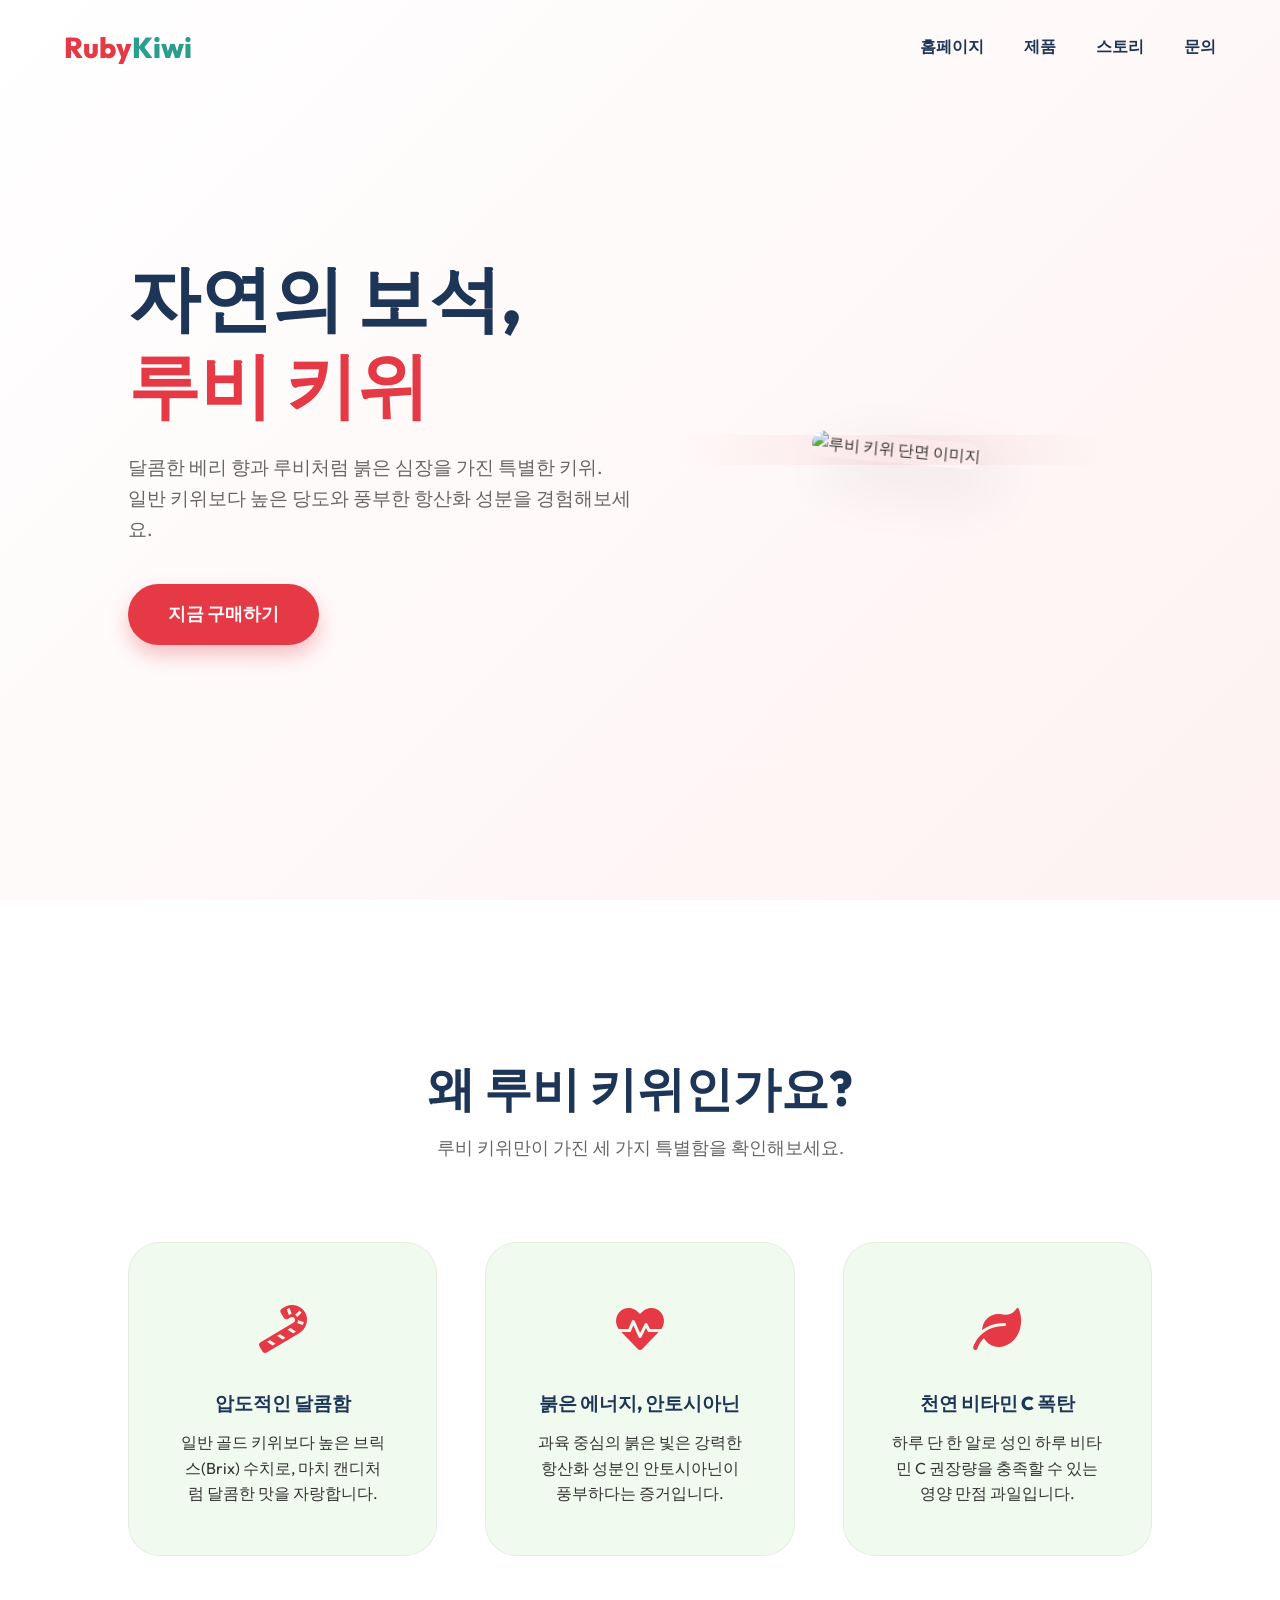
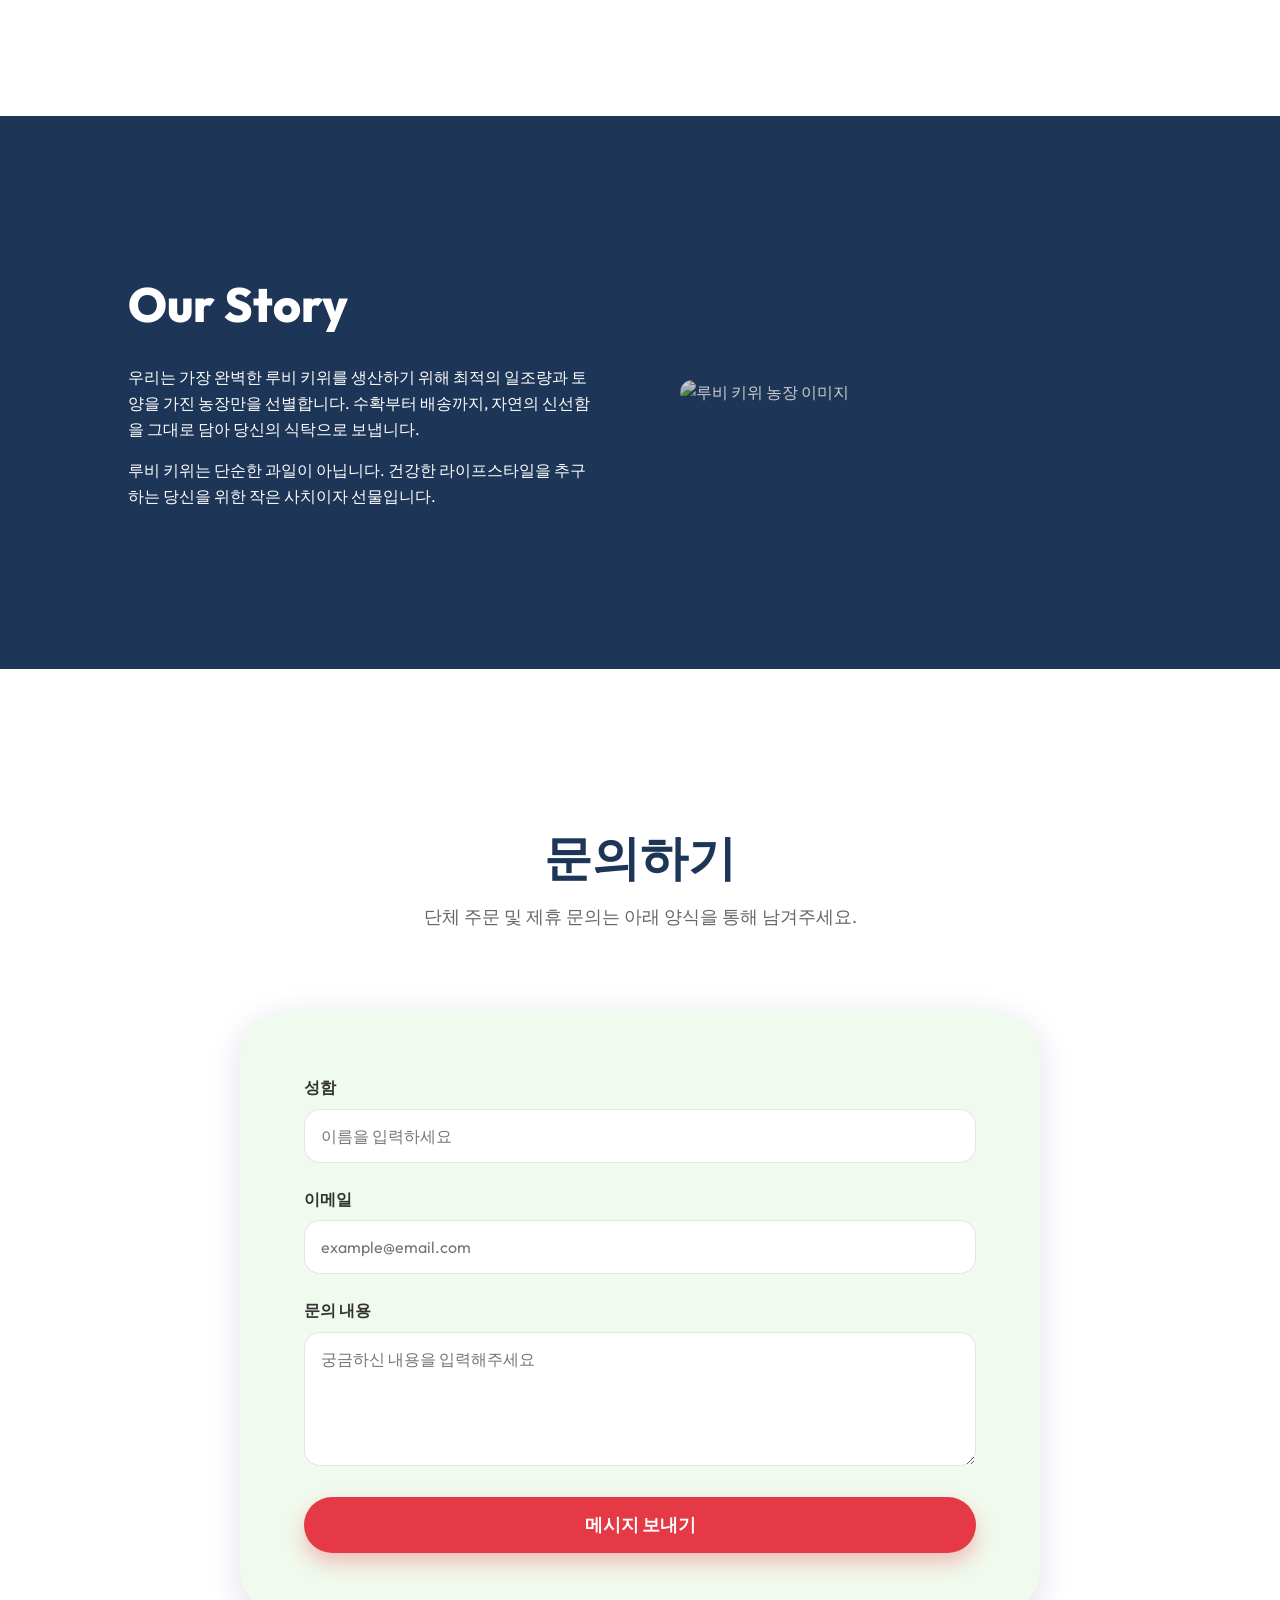
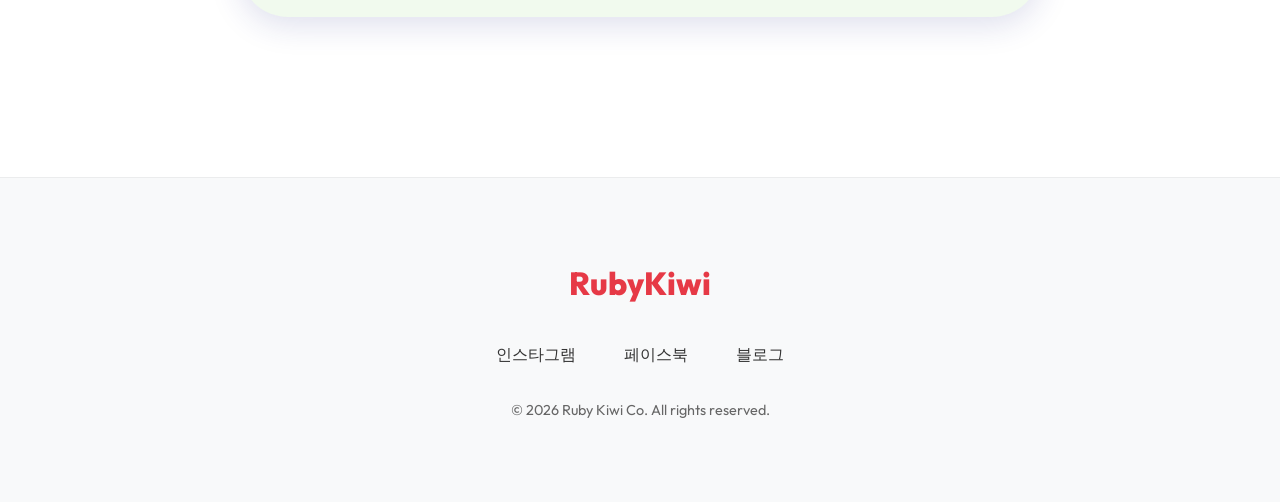
==== index.html @ 98aa389d "Add files via upload" ====
<!DOCTYPE html>
<html lang="ko">
<head>
    <meta charset="UTF-8">
    <meta name="viewport" content="width=device-width, initial-scale=1.0">
    <title>루비 키위 - 자연이 선사하는 붉은 보석</title>
    <meta name="description" content="달콤한 베리 향과 루비처럼 붉은 과육, 영양 가득한 프리미엄 루비 키위를 만나보세요.">
    <link rel="stylesheet" href="style.css">
    <link rel="stylesheet" href="https://cdnjs.cloudflare.com/ajax/libs/font-awesome/6.0.0/css/all.min.css">
</head>
<body>
    <!-- Header -->
    <header id="header">
        <a href="#" class="logo">Ruby<span>Kiwi</span></a>
        <nav>
            <ul>
                <li><a href="#home">홈페이지</a></li>
                <li><a href="#products">제품</a></li>
                <li><a href="#story">스토리</a></li>
                <li><a href="#contact">문의</a></li>
            </ul>
        </nav>
    </header>

    <!-- Hero Section -->
    <section class="hero" id="home">
        <div class="hero-content">
            <h1>자연의 보석,<br><span>루비 키위</span></h1>
            <p>달콤한 베리 향과 루비처럼 붉은 심장을 가진 특별한 키위. <br>일반 키위보다 높은 당도와 풍부한 항산화 성분을 경험해보세요.</p>
            <a href="#products" class="btn">지금 구매하기</a>
        </div>
        <div class="hero-image">
            <img src="assets/hero.png" alt="루비 키위 단면 이미지">
        </div>
    </section>

    <!-- Features Section -->
    <section class="features" id="products">
        <div class="section-title">
            <h2>왜 루비 키위인가요?</h2>
            <p>루비 키위만이 가진 세 가지 특별함을 확인해보세요.</p>
        </div>
        <div class="features-grid">
            <div class="feature-card">
                <div class="feature-icon"><i class="fas fa-candy-cane"></i></div>
                <h3>압도적인 달콤함</h3>
                <p>일반 골드 키위보다 높은 브릭스(Brix) 수치로, 마치 캔디처럼 달콤한 맛을 자랑합니다.</p>
            </div>
            <div class="feature-card">
                <div class="feature-icon"><i class="fas fa-heartbeat"></i></div>
                <h3>붉은 에너지, 안토시아닌</h3>
                <p>과육 중심의 붉은 빛은 강력한 항산화 성분인 안토시아닌이 풍부하다는 증거입니다.</p>
            </div>
            <div class="feature-card">
                <div class="feature-icon"><i class="fas fa-leaf"></i></div>
                <h3>천연 비타민 C 폭탄</h3>
                <p>하루 단 한 알로 성인 하루 비타민 C 권장량을 충족할 수 있는 영양 만점 과일입니다.</p>
            </div>
        </div>
    </section>

    <!-- Story Section -->
    <section class="story" id="story">
        <div class="story-content">
            <h2>Our Story</h2>
            <p>우리는 가장 완벽한 루비 키위를 생산하기 위해 최적의 일조량과 토양을 가진 농장만을 선별합니다. 수확부터 배송까지, 자연의 신선함을 그대로 담아 당신의 식탁으로 보냅니다.</p>
            <p style="margin-top: 1rem;">루비 키위는 단순한 과일이 아닙니다. 건강한 라이프스타일을 추구하는 당신을 위한 작은 사치이자 선물입니다.</p>
        </div>
        <div class="story-image">
            <img src="assets/hero.png" alt="루비 키위 농장 이미지" style="filter: brightness(0.8);">
        </div>
    </section>

    <!-- Contact Section -->
    <section class="contact" id="contact">
        <div class="section-title">
            <h2>문의하기</h2>
            <p>단체 주문 및 제휴 문의는 아래 양식을 통해 남겨주세요.</p>
        </div>
        <div class="contact-container">
            <form>
                <div class="form-group">
                    <label for="name">성함</label>
                    <input type="text" id="name" placeholder="이름을 입력하세요">
                </div>
                <div class="form-group">
                    <label for="email">이메일</label>
                    <input type="email" id="email" placeholder="example@email.com">
                </div>
                <div class="form-group">
                    <label for="message">문의 내용</label>
                    <textarea id="message" rows="5" placeholder="궁금하신 내용을 입력해주세요"></textarea>
                </div>
                <button type="submit" class="btn" style="width: 100%; border: none; cursor: pointer;">메시지 보내기</button>
            </form>
        </div>
    </section>

    <!-- Footer -->
    <footer>
        <div class="footer-logo">Ruby<span>Kiwi</span></div>
        <div class="footer-links">
            <a href="#">인스타그램</a>
            <a href="#">페이스북</a>
            <a href="#">블로그</a>
        </div>
        <p class="copyright">&copy; 2026 Ruby Kiwi Co. All rights reserved.</p>
    </footer>

    <script>
        // Header scroll effect
        window.addEventListener('scroll', () => {
            const header = document.getElementById('header');
            if (window.scrollY > 50) {
                header.classList.add('scrolled');
            } else {
                header.classList.remove('scrolled');
            }
        });

        // Smooth scroll for navigation
        document.querySelectorAll('a[href^="#"]').forEach(anchor => {
            anchor.addEventListener('click', function (e) {
                e.preventDefault();
                document.querySelector(this.getAttribute('href')).scrollIntoView({
                    behavior: 'smooth'
                });
            });
        });
    </script>
</body>
</html>
---- style.css ----
@import url('https://fonts.googleapis.com/css2?family=Outfit:wght@300;400;600;800&display=swap');

:root {
    --primary: #E63946; /* Ruby Red */
    --primary-light: #F1A7B1;
    --secondary: #F1FAEE; /* Soft White */
    --accent: #FFB703; /* Gold/Yellow */
    --dark: #1D3557; /* Deep Blue/Charcoal */
    --green: #2A9D8F; /* Kiwi Skin/Leaf Green */
    --text: #333333;
    --text-light: #666666;
    --glass: rgba(255, 255, 255, 0.15);
    --glass-border: rgba(255, 255, 255, 0.2);
    --shadow: 0 8px 32px 0 rgba(31, 38, 135, 0.15);
    --transition: all 0.4s cubic-bezier(0.165, 0.84, 0.44, 1);
}

* {
    margin: 0;
    padding: 0;
    box-sizing: border-box;
    font-family: 'Outfit', sans-serif;
}

body {
    background-color: var(--secondary);
    color: var(--text);
    line-height: 1.6;
    overflow-x: hidden;
}

/* Typography */
h1, h2, h3 {
    font-weight: 800;
    line-height: 1.2;
    color: var(--dark);
}

a {
    text-decoration: none;
    color: inherit;
    transition: var(--transition);
}

ul {
    list-style: none;
}

/* Header & Nav */
header {
    position: fixed;
    top: 0;
    width: 100%;
    z-index: 1000;
    padding: 1.5rem 5%;
    display: flex;
    justify-content: space-between;
    align-items: center;
    transition: var(--transition);
}

header.scrolled {
    padding: 1rem 5%;
    background: rgba(255, 255, 255, 0.8);
    backdrop-filter: blur(10px);
    box-shadow: var(--shadow);
}

.logo {
    font-size: 1.8rem;
    font-weight: 800;
    color: var(--primary);
}

.logo span {
    color: var(--green);
}

nav ul {
    display: flex;
    gap: 2.5rem;
}

nav ul li a {
    font-weight: 600;
    font-size: 1rem;
    color: var(--dark);
    position: relative;
}

nav ul li a::after {
    content: '';
    position: absolute;
    bottom: -5px;
    left: 0;
    width: 0;
    height: 2px;
    background: var(--primary);
    transition: var(--transition);
}

nav ul li a:hover::after {
    width: 100%;
}

/* Hero Section */
.hero {
    height: 100vh;
    display: flex;
    align-items: center;
    padding: 0 10%;
    position: relative;
    overflow: hidden;
    background: linear-gradient(135deg, #fff 0%, #fef2f2 100%);
}

.hero-content {
    flex: 1;
    z-index: 2;
    max-width: 600px;
}

.hero-content h1 {
    font-size: 4.5rem;
    margin-bottom: 1.5rem;
    color: var(--dark);
    animation: fadeInUp 1s ease forwards;
}

.hero-content h1 span {
    color: var(--primary);
    position: relative;
}

.hero-content p {
    font-size: 1.2rem;
    color: var(--text-light);
    margin-bottom: 2.5rem;
    animation: fadeInUp 1s ease 0.2s forwards;
    opacity: 0;
}

.hero-image {
    flex: 1;
    display: flex;
    justify-content: center;
    align-items: center;
    position: relative;
    animation: fadeInRight 1.2s ease forwards;
}

.hero-image img {
    max-width: 100%;
    height: auto;
    border-radius: 2rem;
    box-shadow: 20px 20px 60px rgba(0,0,0,0.1);
    transform: rotate(5deg);
    transition: var(--transition);
}

.hero-image img:hover {
    transform: rotate(0deg) scale(1.05);
}

.hero-image::before {
    content: '';
    position: absolute;
    width: 120%;
    height: 120%;
    background: radial-gradient(circle, var(--primary-light) 0%, transparent 70%);
    opacity: 0.2;
    z-index: -1;
}

.btn {
    display: inline-block;
    padding: 1rem 2.5rem;
    background: var(--primary);
    color: white;
    border-radius: 50px;
    font-weight: 700;
    font-size: 1.1rem;
    box-shadow: 0 10px 20px rgba(230, 57, 70, 0.3);
    transition: var(--transition);
}

.btn:hover {
    transform: translateY(-5px);
    box-shadow: 0 15px 30px rgba(230, 57, 70, 0.4);
}

/* Features Section */
.features {
    padding: 10rem 10%;
    background: white;
}

.section-title {
    text-align: center;
    margin-bottom: 5rem;
}

.section-title h2 {
    font-size: 3rem;
    margin-bottom: 1rem;
}

.section-title p {
    color: var(--text-light);
    font-size: 1.1rem;
}

.features-grid {
    display: grid;
    grid-template-columns: repeat(auto-fit, minmax(300px, 1fr));
    gap: 3rem;
}

.feature-card {
    padding: 3rem;
    background: var(--secondary);
    border-radius: 2rem;
    text-align: center;
    transition: var(--transition);
    border: 1px solid rgba(0,0,0,0.05);
}

.feature-card:hover {
    transform: translateY(-15px);
    background: white;
    box-shadow: var(--shadow);
}

.feature-icon {
    font-size: 3rem;
    margin-bottom: 1.5rem;
    color: var(--primary);
}

.feature-card h3 {
    margin-bottom: 1rem;
}

/* Story Section */
.story {
    padding: 10rem 10%;
    display: flex;
    align-items: center;
    gap: 5rem;
    background: var(--dark);
    color: white;
}

.story h2 {
    color: white;
    margin-bottom: 2rem;
    font-size: 3rem;
}

.story-content {
    flex: 1;
}

.story-image {
    flex: 1;
    position: relative;
}

.story-image img {
    width: 100%;
    border-radius: 2rem;
}

/* Contact Section */
.contact {
    padding: 10rem 10%;
    background: white;
}

.contact-container {
    max-width: 800px;
    margin: 0 auto;
    background: var(--secondary);
    padding: 4rem;
    border-radius: 3rem;
    box-shadow: var(--shadow);
}

.form-group {
    margin-bottom: 1.5rem;
}

.form-group label {
    display: block;
    margin-bottom: 0.5rem;
    font-weight: 600;
}

.form-group input, .form-group textarea {
    width: 100%;
    padding: 1rem;
    border: 1px solid rgba(0,0,0,0.1);
    border-radius: 1rem;
    font-size: 1rem;
    outline: none;
    transition: var(--transition);
}

.form-group input:focus, .form-group textarea:focus {
    border-color: var(--primary);
}

/* Footer */
footer {
    padding: 5rem 10%;
    background: #f8f9fa;
    text-align: center;
    border-top: 1px solid rgba(0,0,0,0.05);
}

.footer-logo {
    font-size: 2rem;
    font-weight: 800;
    color: var(--primary);
    margin-bottom: 2rem;
}

.footer-links {
    display: flex;
    justify-content: center;
    gap: 3rem;
    margin-bottom: 2rem;
}

.copyright {
    color: var(--text-light);
    font-size: 0.9rem;
}

/* Animations */
@keyframes fadeInUp {
    from {
        opacity: 0;
        transform: translateY(30px);
    }
    to {
        opacity: 1;
        transform: translateY(0);
    }
}

@keyframes fadeInRight {
    from {
        opacity: 0;
        transform: translateX(50px);
    }
    to {
        opacity: 1;
        transform: translateX(0);
    }
}

/* Responsive */
@media (max-width: 992px) {
    .hero {
        flex-direction: column;
        padding-top: 10rem;
        height: auto;
        text-align: center;
    }
    .hero-content {
        margin-bottom: 4rem;
    }
    .hero-content h1 {
        font-size: 3.5rem;
    }
    .story {
        flex-direction: column;
    }
}

@media (max-width: 768px) {
    nav {
        display: none;
    }
    .hero-content h1 {
        font-size: 2.8rem;
    }
}
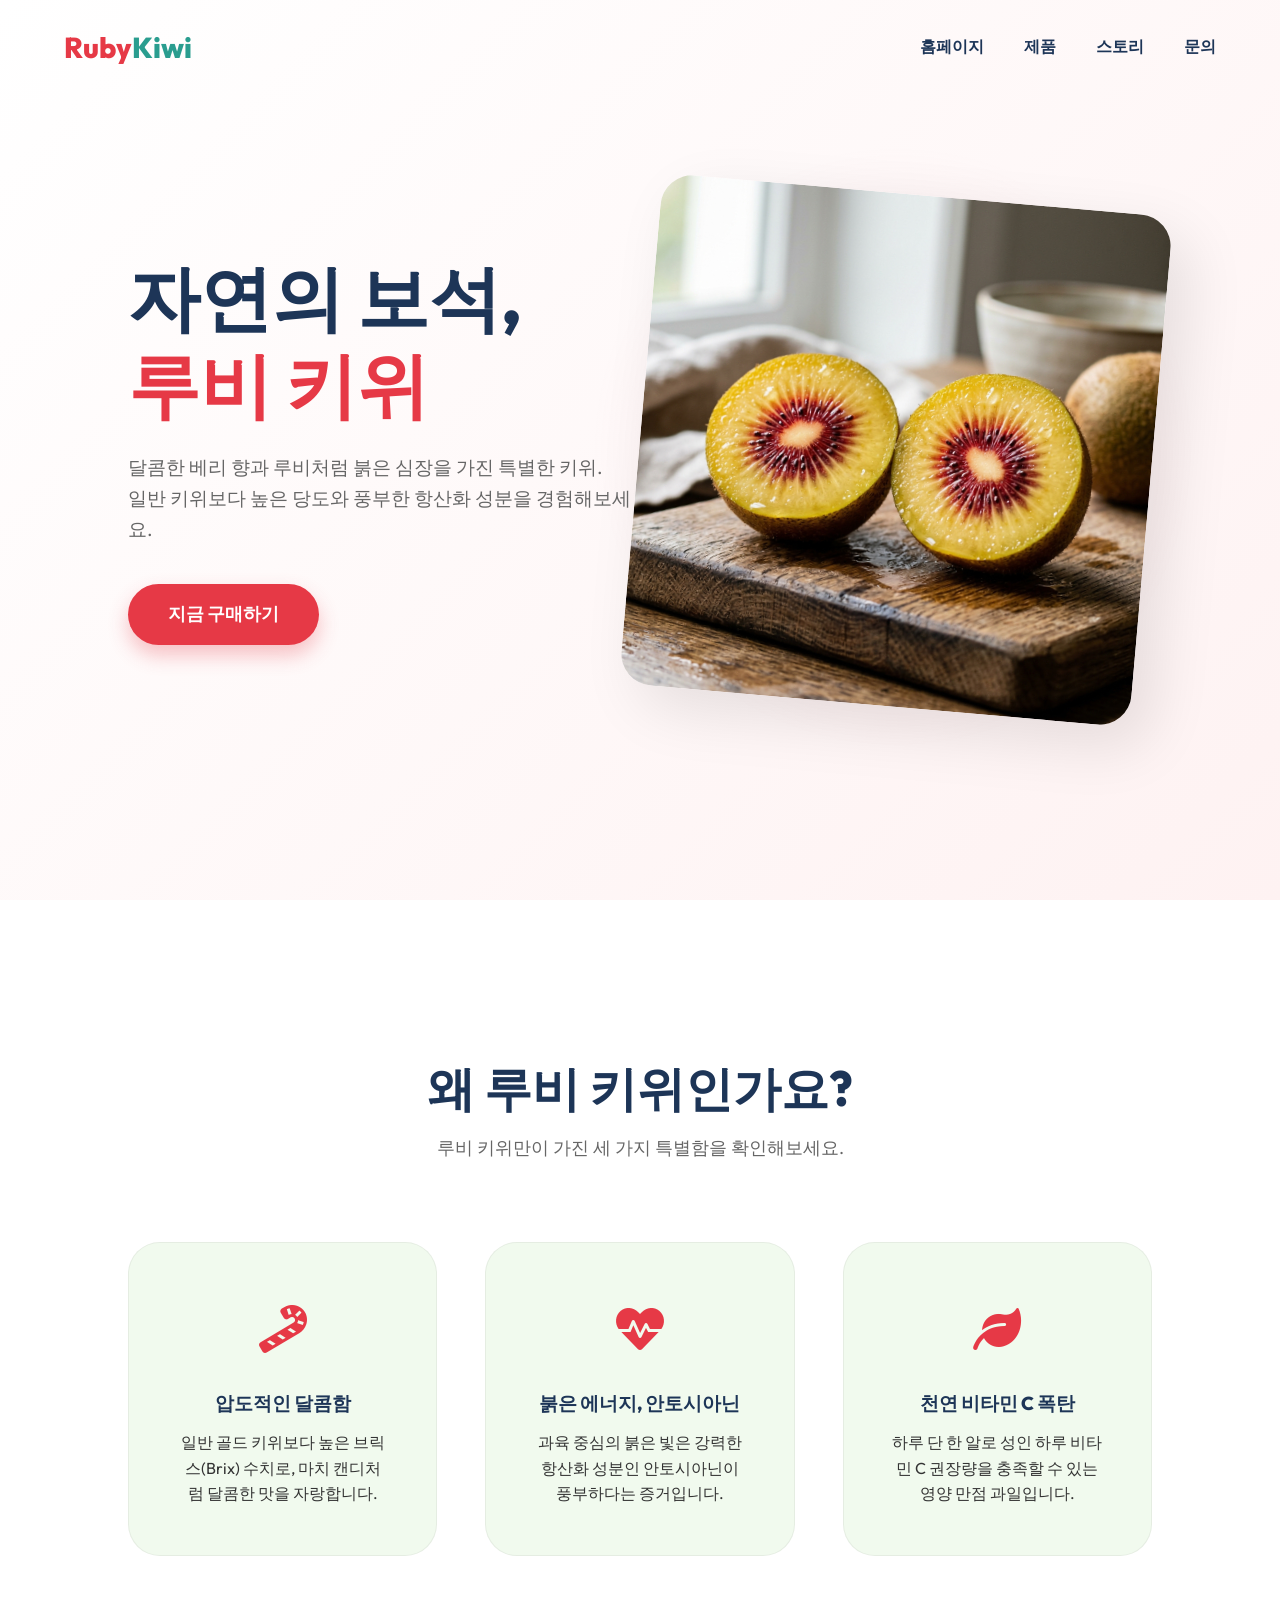
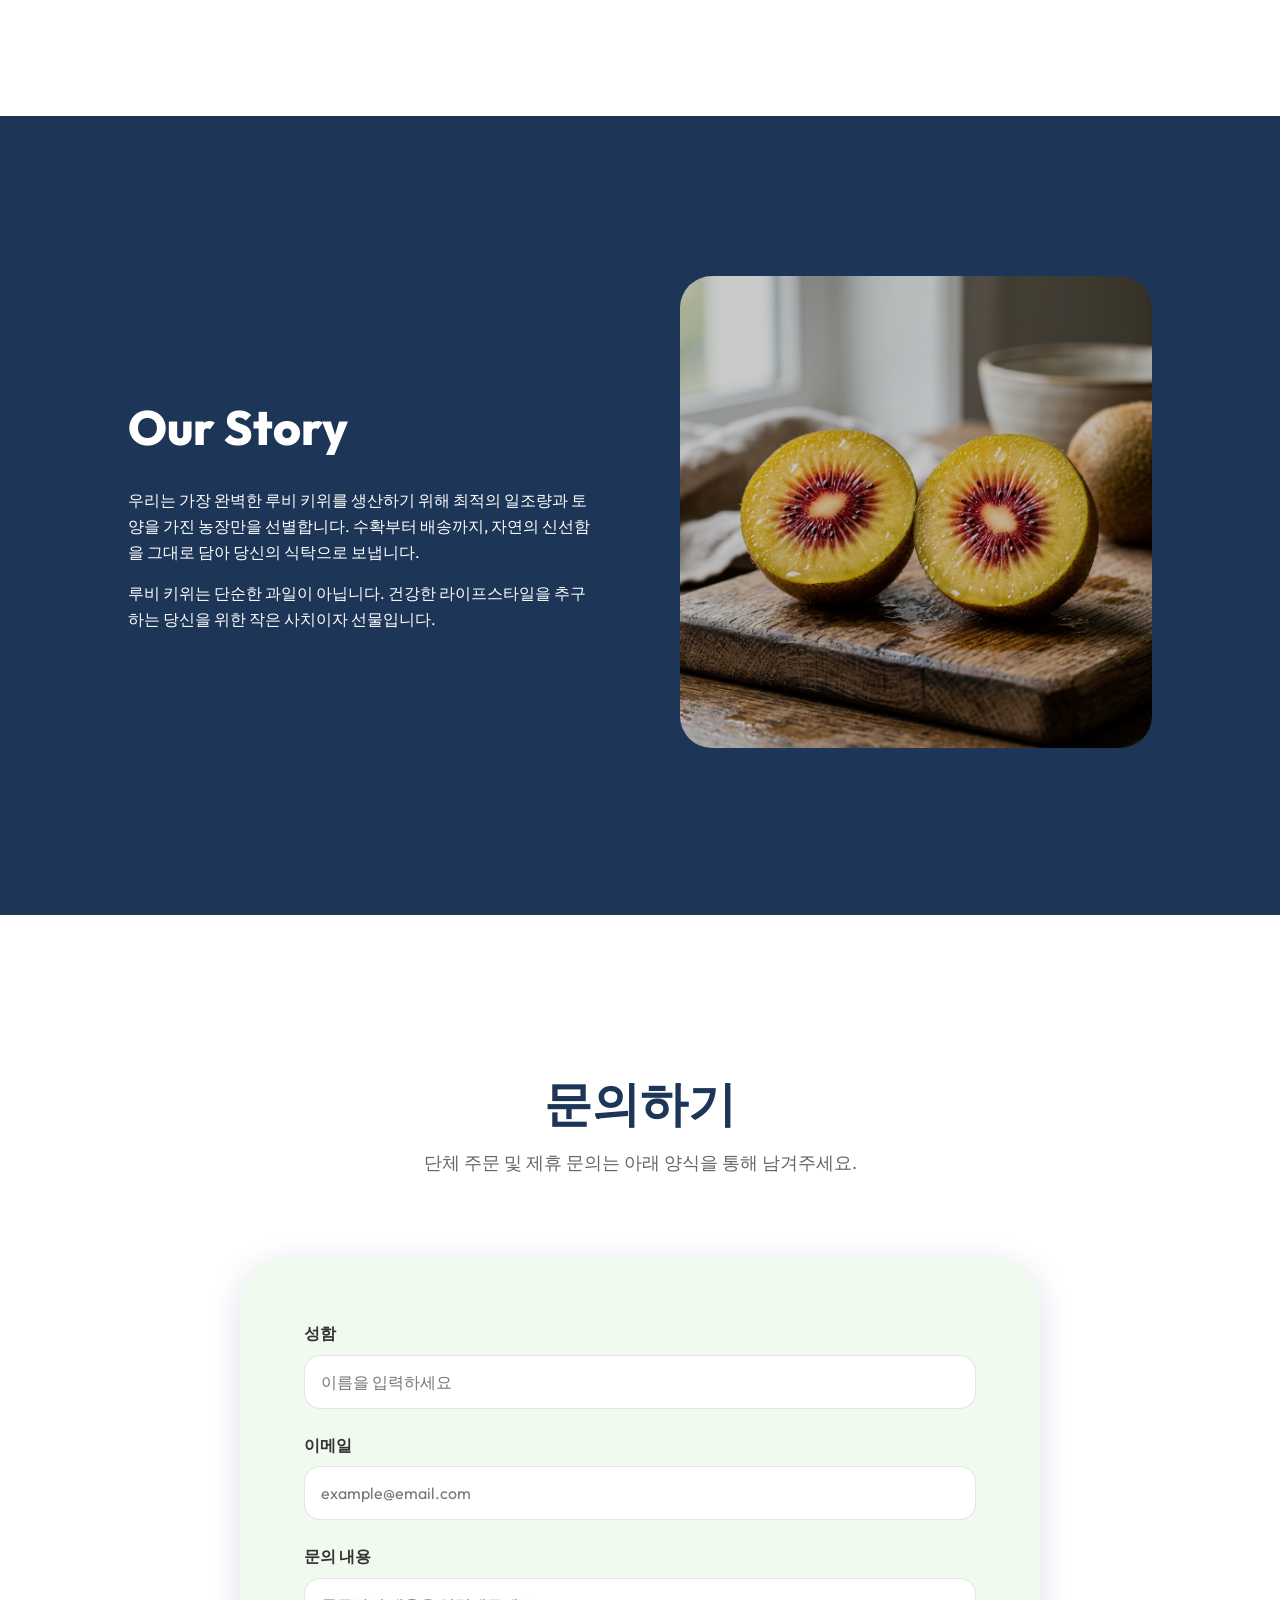
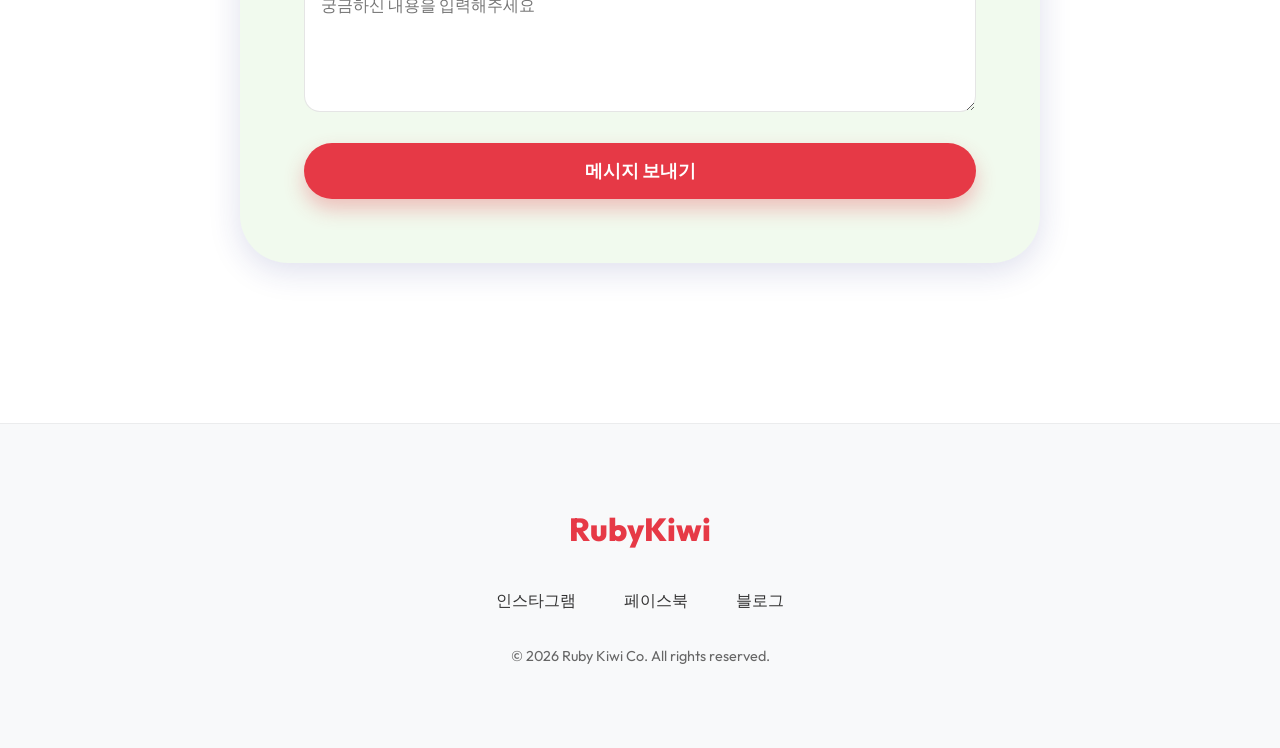
==== commit 25540a1f: "index.html" ====
--- a/index.html
+++ b/index.html
@@ -30,7 +30,7 @@
             <a href="#products" class="btn">지금 구매하기</a>
         </div>
         <div class="hero-image">
-            <img src="assets/hero.png" alt="루비 키위 단면 이미지">
+            <img src="hero.png" alt="루비 키위 단면 이미지">
         </div>
     </section>
 
@@ -67,7 +67,7 @@
             <p style="margin-top: 1rem;">루비 키위는 단순한 과일이 아닙니다. 건강한 라이프스타일을 추구하는 당신을 위한 작은 사치이자 선물입니다.</p>
         </div>
         <div class="story-image">
-            <img src="assets/hero.png" alt="루비 키위 농장 이미지" style="filter: brightness(0.8);">
+            <img src="hero.png" alt="루비 키위 농장 이미지" style="filter: brightness(0.8);">
         </div>
     </section>
 
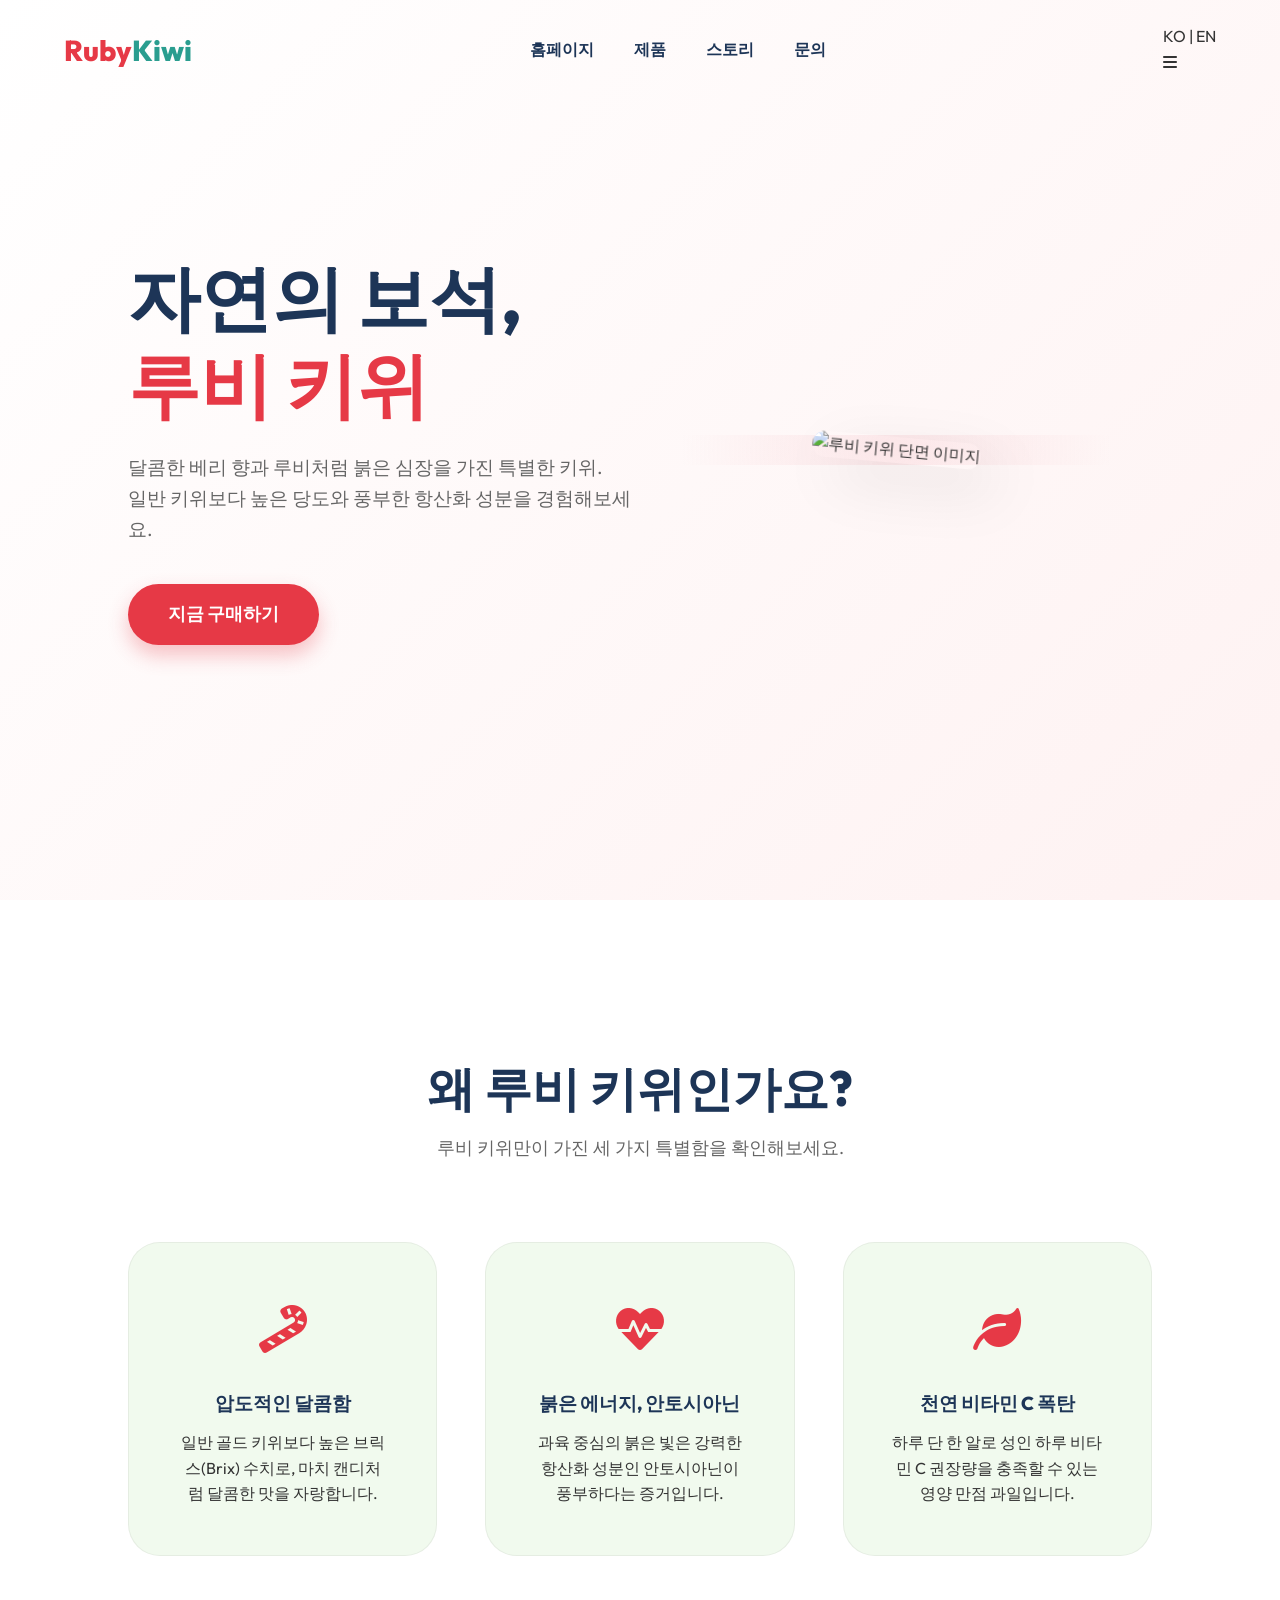
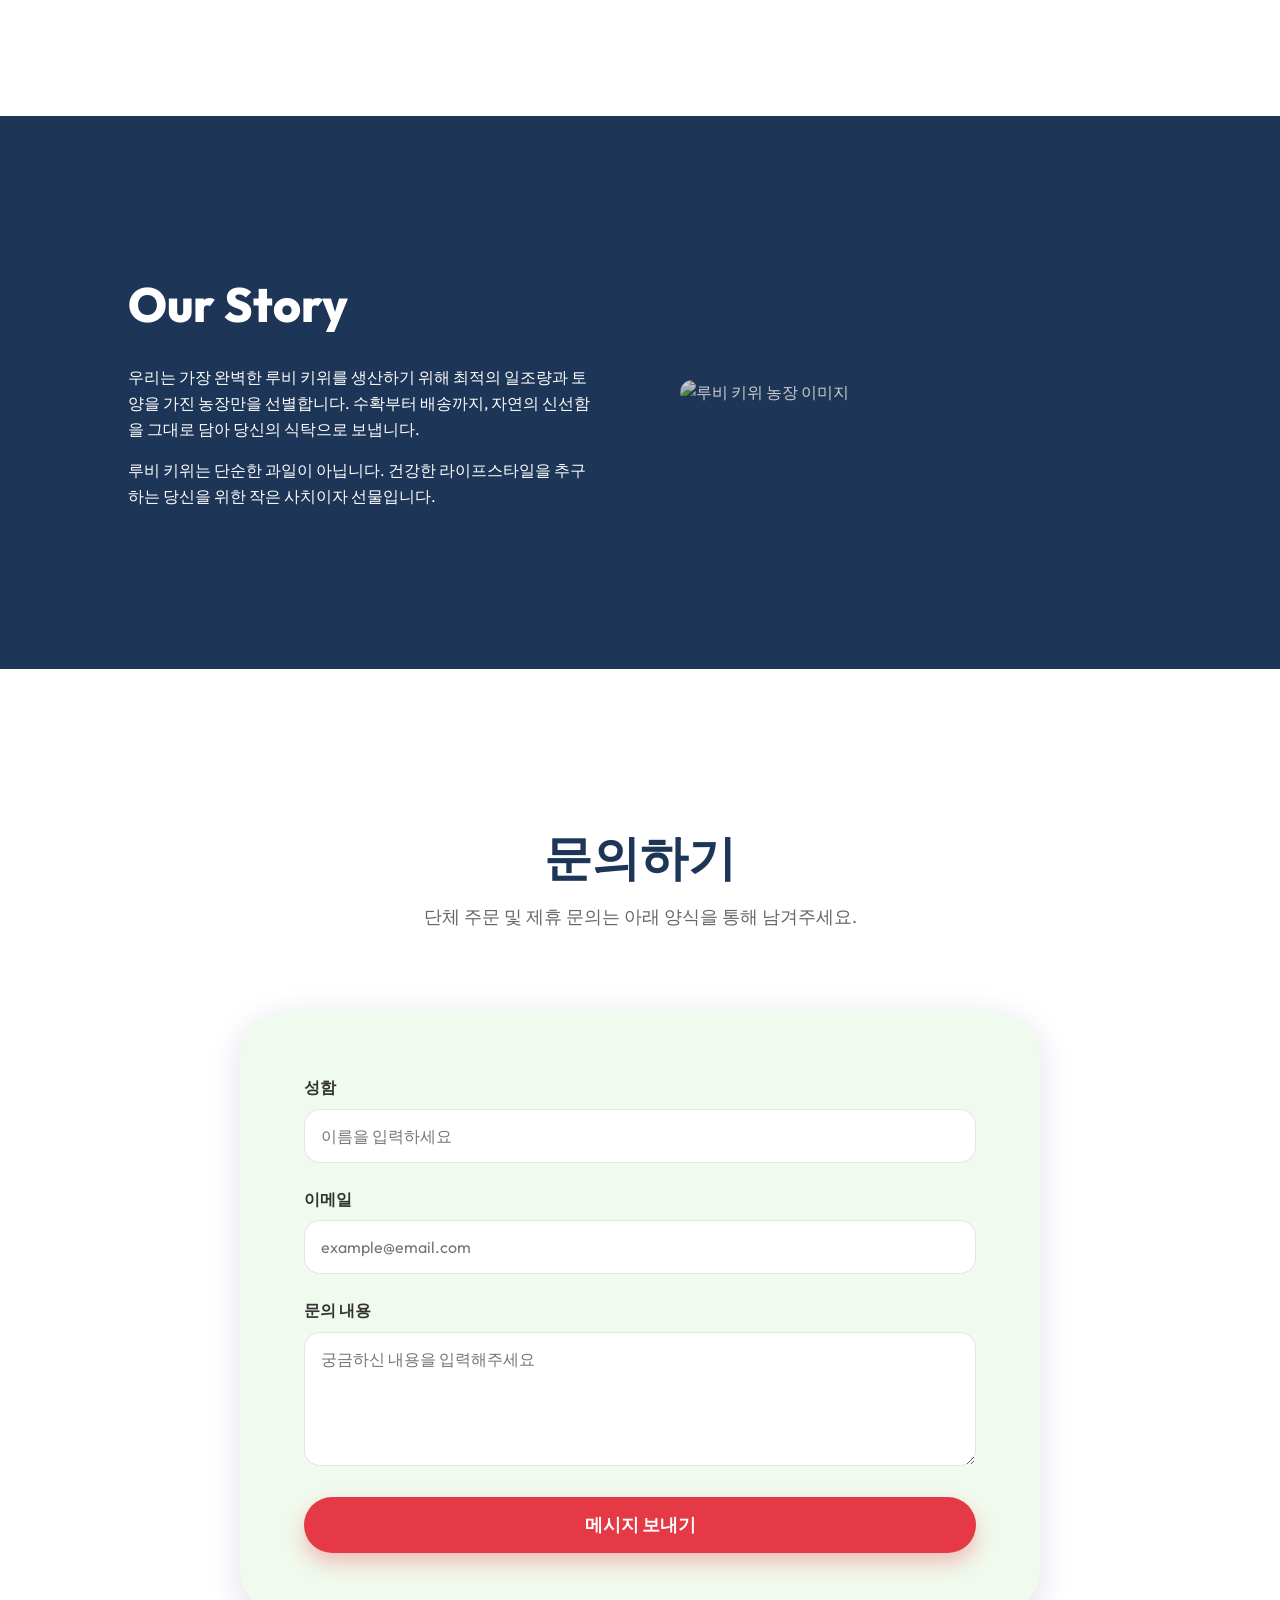
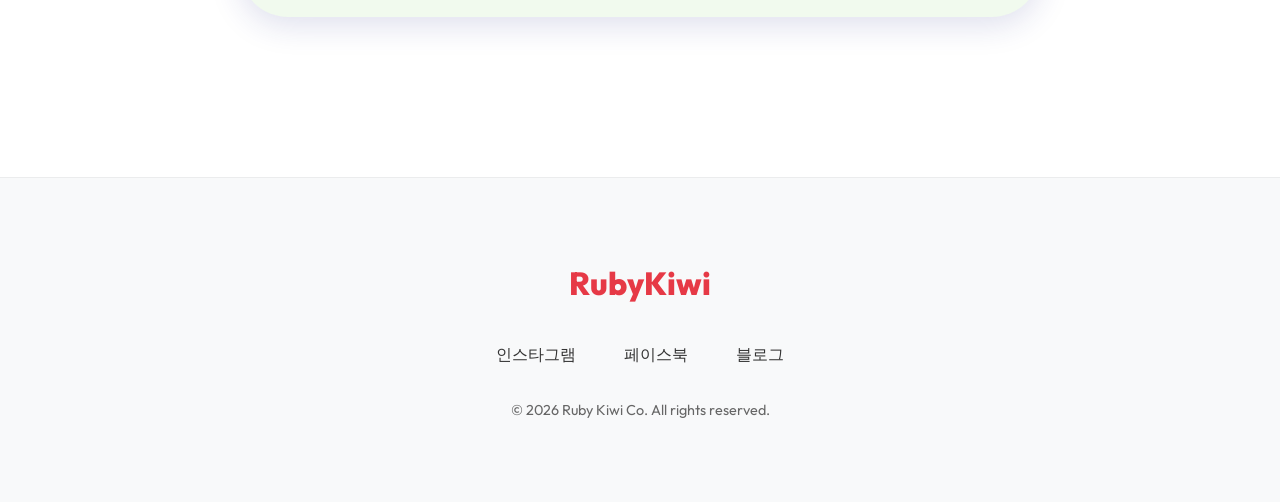
==== commit 20c94667: "index.html" ====
--- a/index.html
+++ b/index.html
@@ -11,8 +11,8 @@
 <body>
     <!-- Header -->
     <header id="header">
-        <a href="#" class="logo">Ruby<span>Kiwi</span></a>
-        <nav>
+        <a href="index.html" class="logo">Ruby<span>Kiwi</span></a>
+        <nav id="nav-menu">
             <ul>
                 <li><a href="#home">홈페이지</a></li>
                 <li><a href="#products">제품</a></li>
@@ -20,6 +20,16 @@
                 <li><a href="#contact">문의</a></li>
             </ul>
         </nav>
+        <div class="header-controls">
+            <div class="lang-switch">
+                <a href="index.html" class="active">KO</a>
+                <span>|</span>
+                <a href="index_en.html">EN</a>
+            </div>
+            <div class="menu-toggle" id="mobile-menu">
+                <i class="fas fa-bars"></i>
+            </div>
+        </div>
     </header>
 
     <!-- Hero Section -->
@@ -30,7 +40,7 @@
             <a href="#products" class="btn">지금 구매하기</a>
         </div>
         <div class="hero-image">
-            <img src="hero.png" alt="루비 키위 단면 이미지">
+            <img src="assets/hero.png" alt="루비 키위 단면 이미지">
         </div>
     </section>
 
@@ -67,7 +77,7 @@
             <p style="margin-top: 1rem;">루비 키위는 단순한 과일이 아닙니다. 건강한 라이프스타일을 추구하는 당신을 위한 작은 사치이자 선물입니다.</p>
         </div>
         <div class="story-image">
-            <img src="hero.png" alt="루비 키위 농장 이미지" style="filter: brightness(0.8);">
+            <img src="assets/hero.png" alt="루비 키위 농장 이미지" style="filter: brightness(0.8);">
         </div>
     </section>
 
@@ -127,6 +137,33 @@
                 });
             });
         });
+        // Mobile Menu Toggle
+        const mobileMenu = document.getElementById('mobile-menu');
+        const navMenu = document.getElementById('nav-menu');
+        
+        if (mobileMenu && navMenu) {
+            mobileMenu.addEventListener('click', () => {
+                navMenu.classList.toggle('active');
+                const icon = mobileMenu.querySelector('i');
+                if (navMenu.classList.contains('active')) {
+                    icon.classList.remove('fa-bars');
+                    icon.classList.add('fa-times');
+                } else {
+                    icon.classList.remove('fa-times');
+                    icon.classList.add('fa-bars');
+                }
+            });
+
+            // Close mobile menu when a link is clicked
+            document.querySelectorAll('#nav-menu ul li a').forEach(link => {
+                link.addEventListener('click', () => {
+                    navMenu.classList.remove('active');
+                    const icon = mobileMenu.querySelector('i');
+                    icon.classList.remove('fa-times');
+                    icon.classList.add('fa-bars');
+                });
+            });
+        }
     </script>
 </body>
 </html>
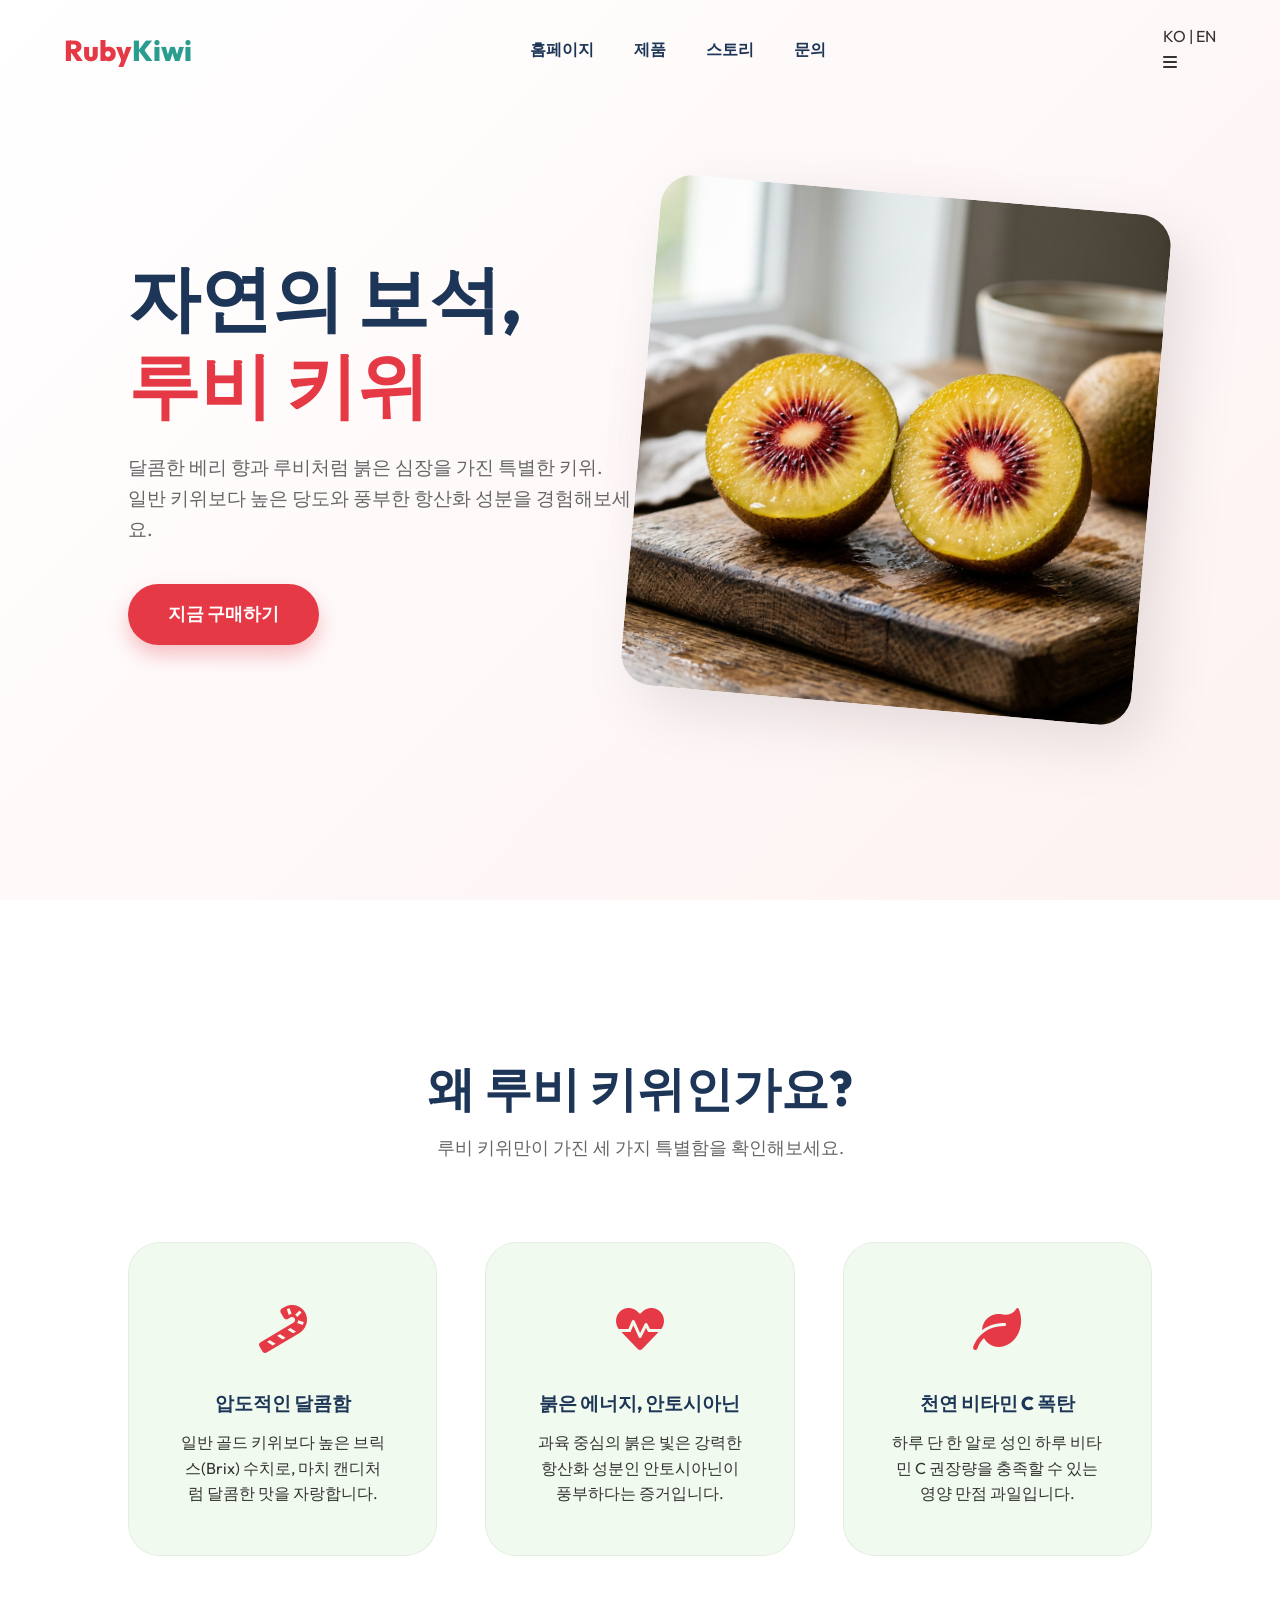
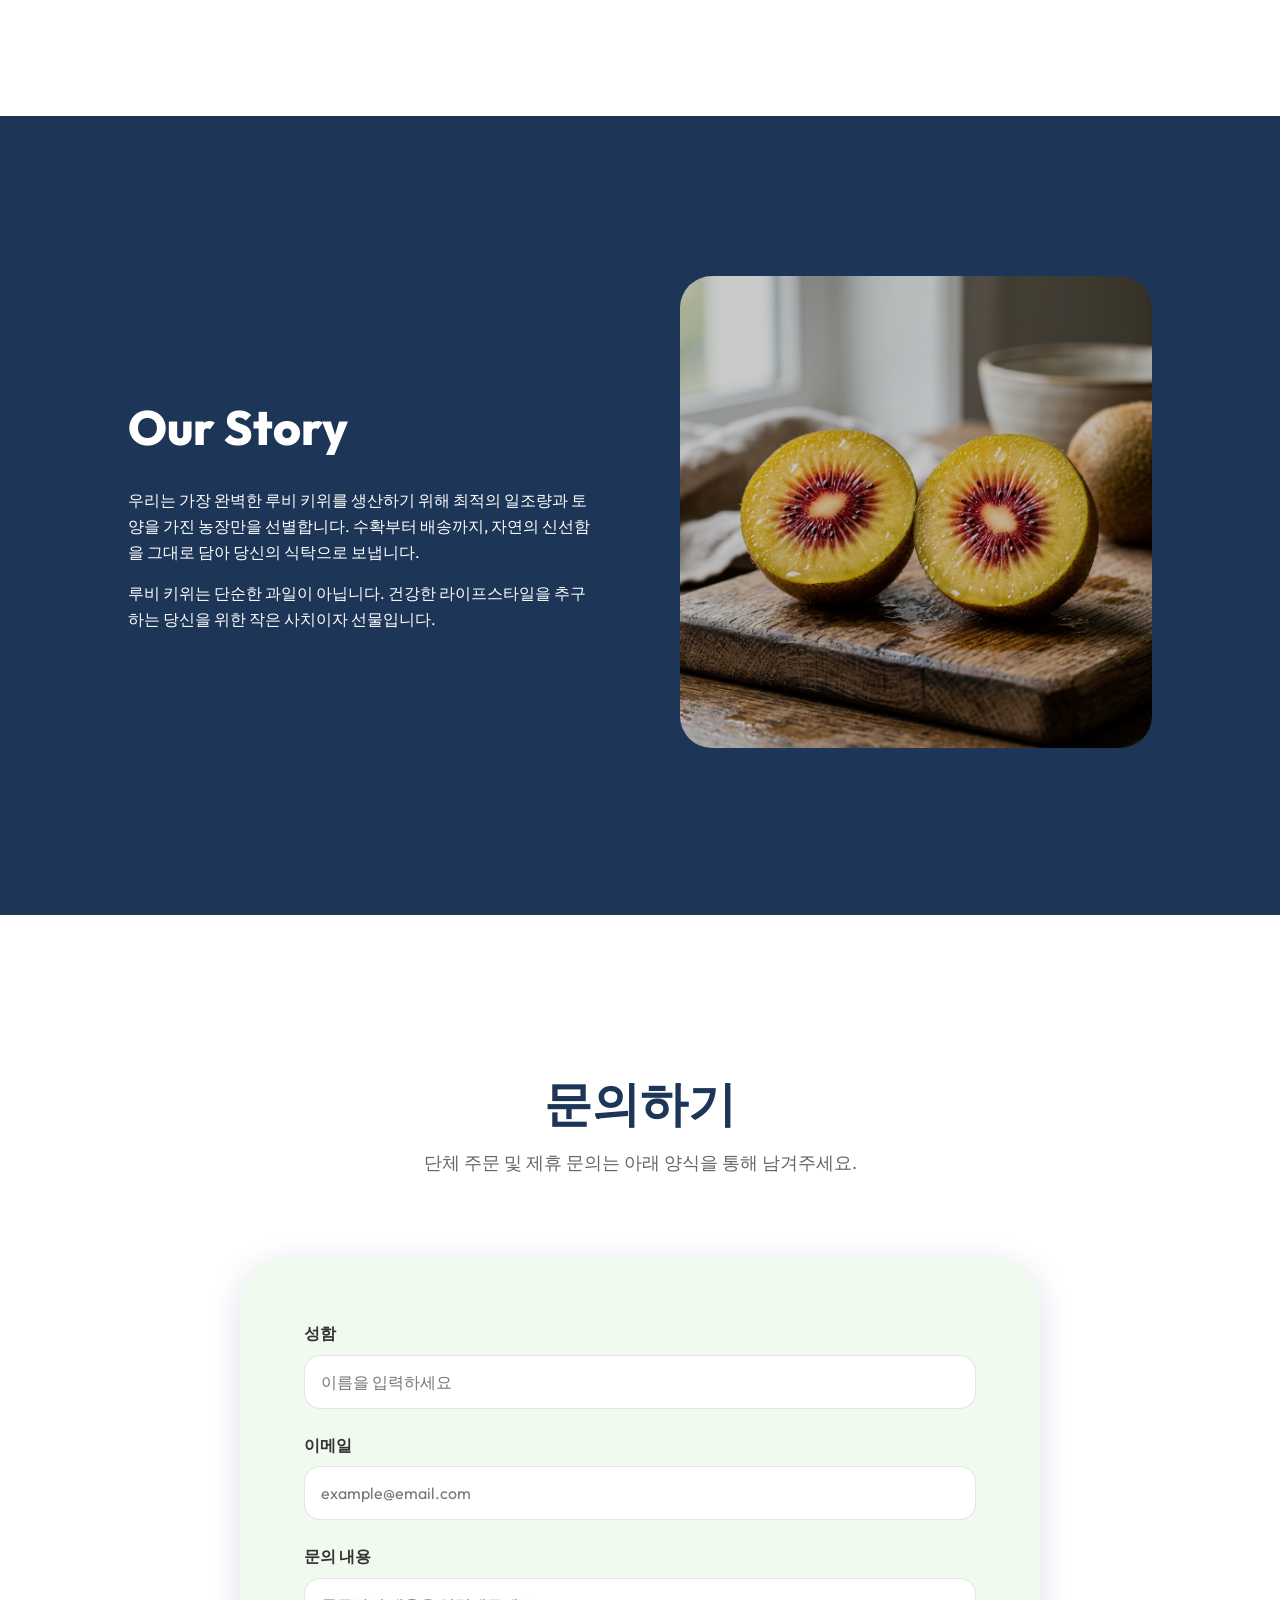
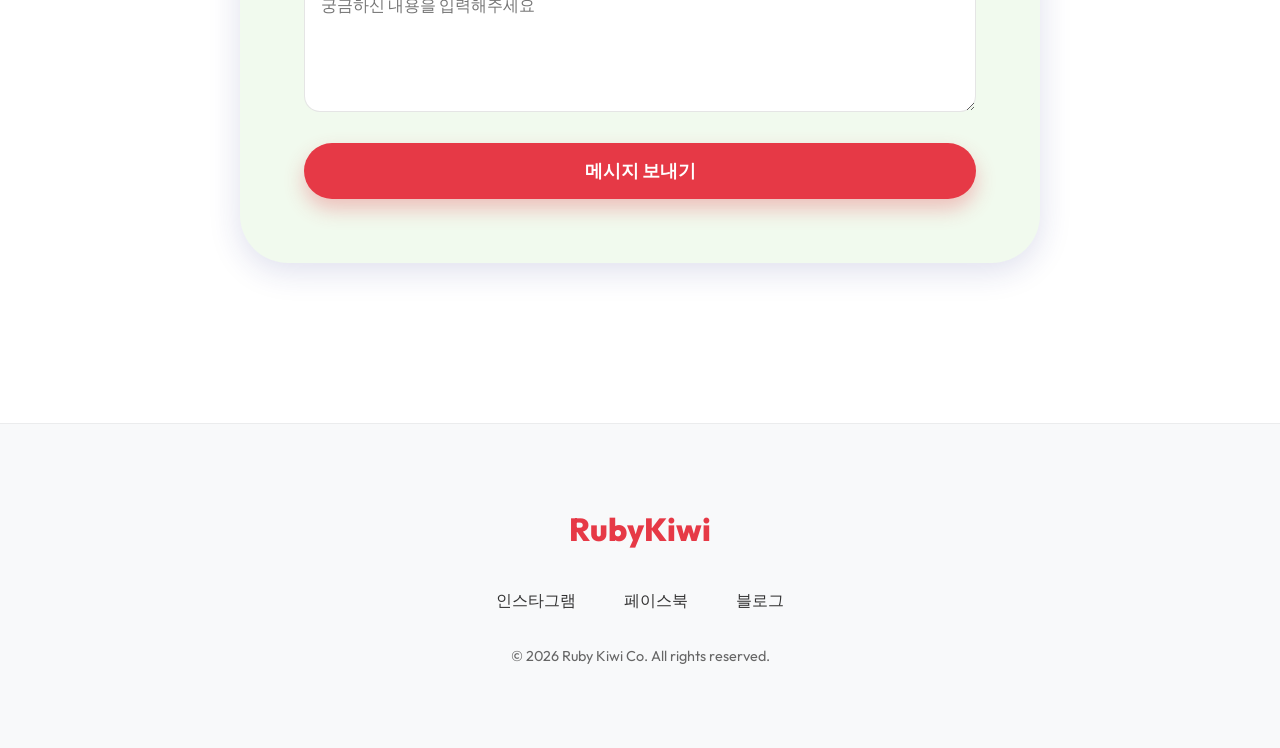
==== commit cc31ce75: "index.html" ====
--- a/index.html
+++ b/index.html
@@ -40,7 +40,7 @@
             <a href="#products" class="btn">지금 구매하기</a>
         </div>
         <div class="hero-image">
-            <img src="assets/hero.png" alt="루비 키위 단면 이미지">
+            <img src="hero.png" alt="루비 키위 단면 이미지">
         </div>
     </section>
 
@@ -77,7 +77,7 @@
             <p style="margin-top: 1rem;">루비 키위는 단순한 과일이 아닙니다. 건강한 라이프스타일을 추구하는 당신을 위한 작은 사치이자 선물입니다.</p>
         </div>
         <div class="story-image">
-            <img src="assets/hero.png" alt="루비 키위 농장 이미지" style="filter: brightness(0.8);">
+            <img src="hero.png" alt="루비 키위 농장 이미지" style="filter: brightness(0.8);">
         </div>
     </section>
 
